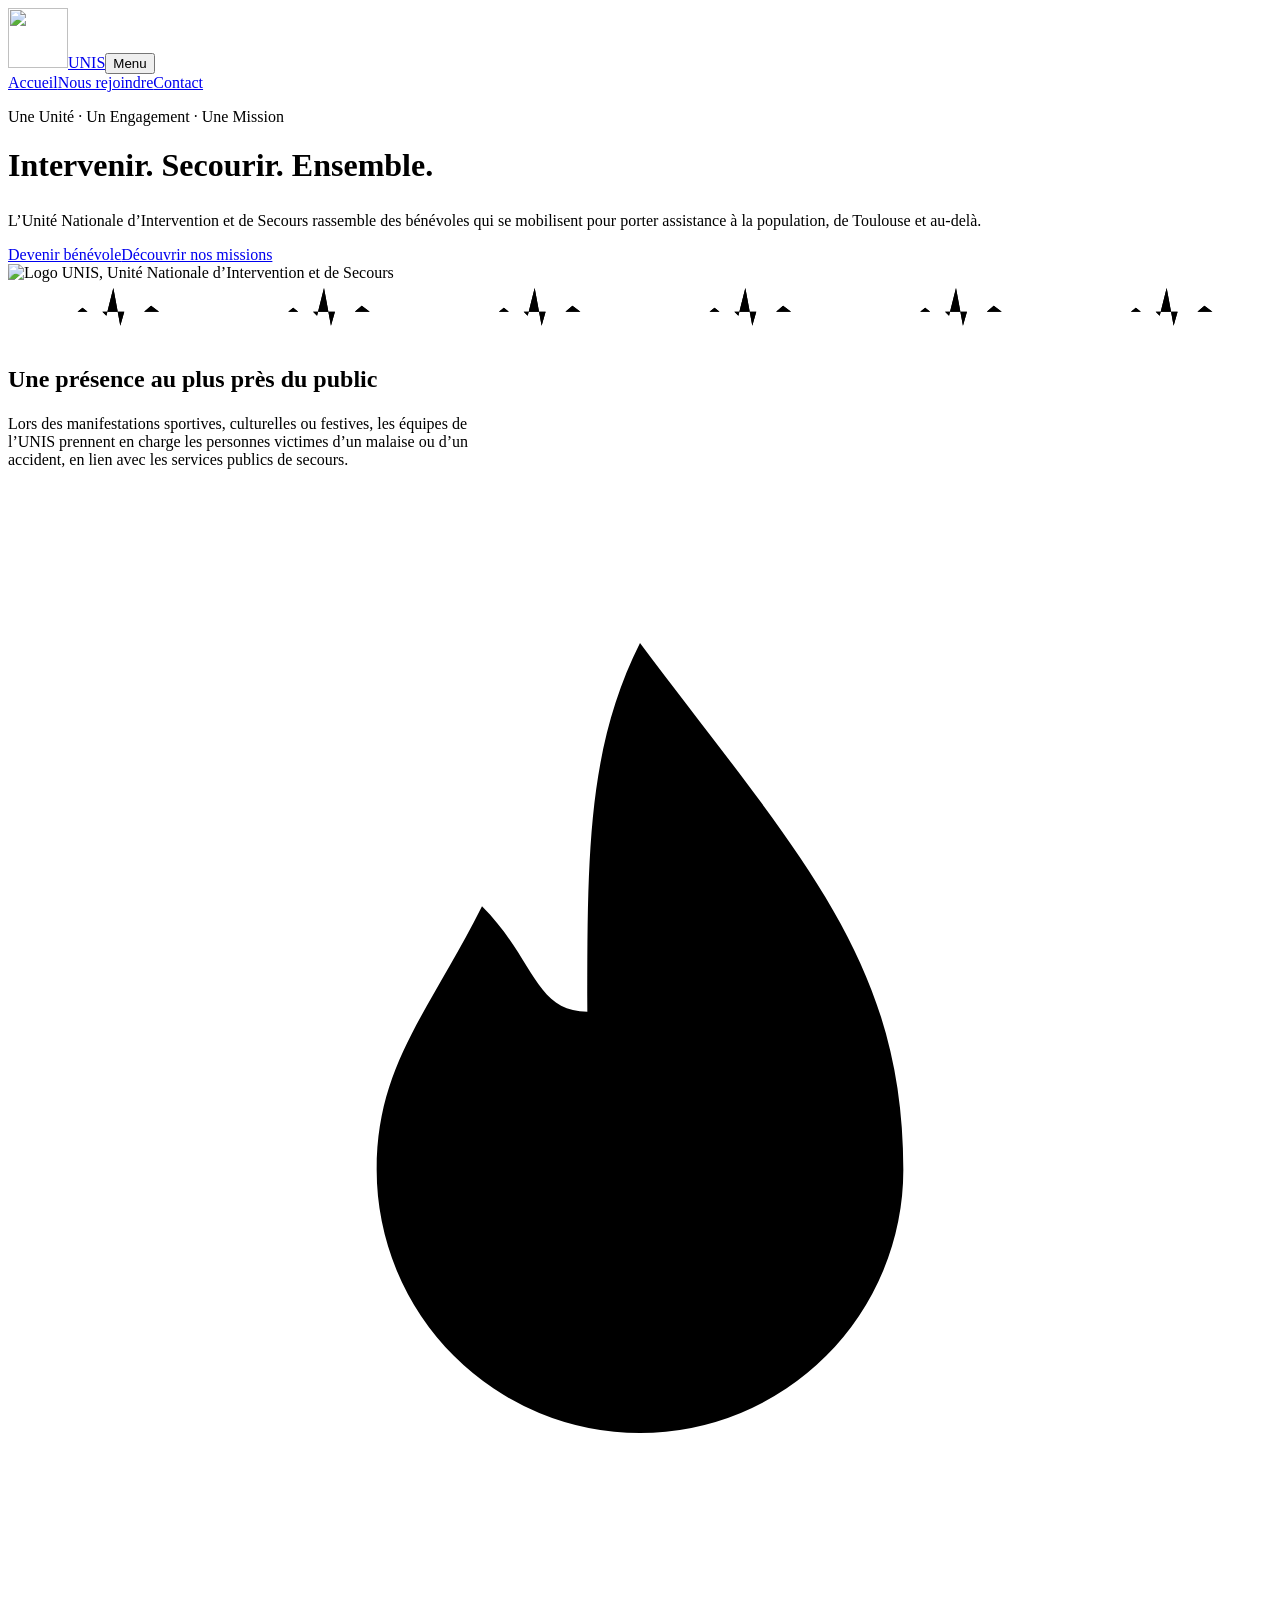
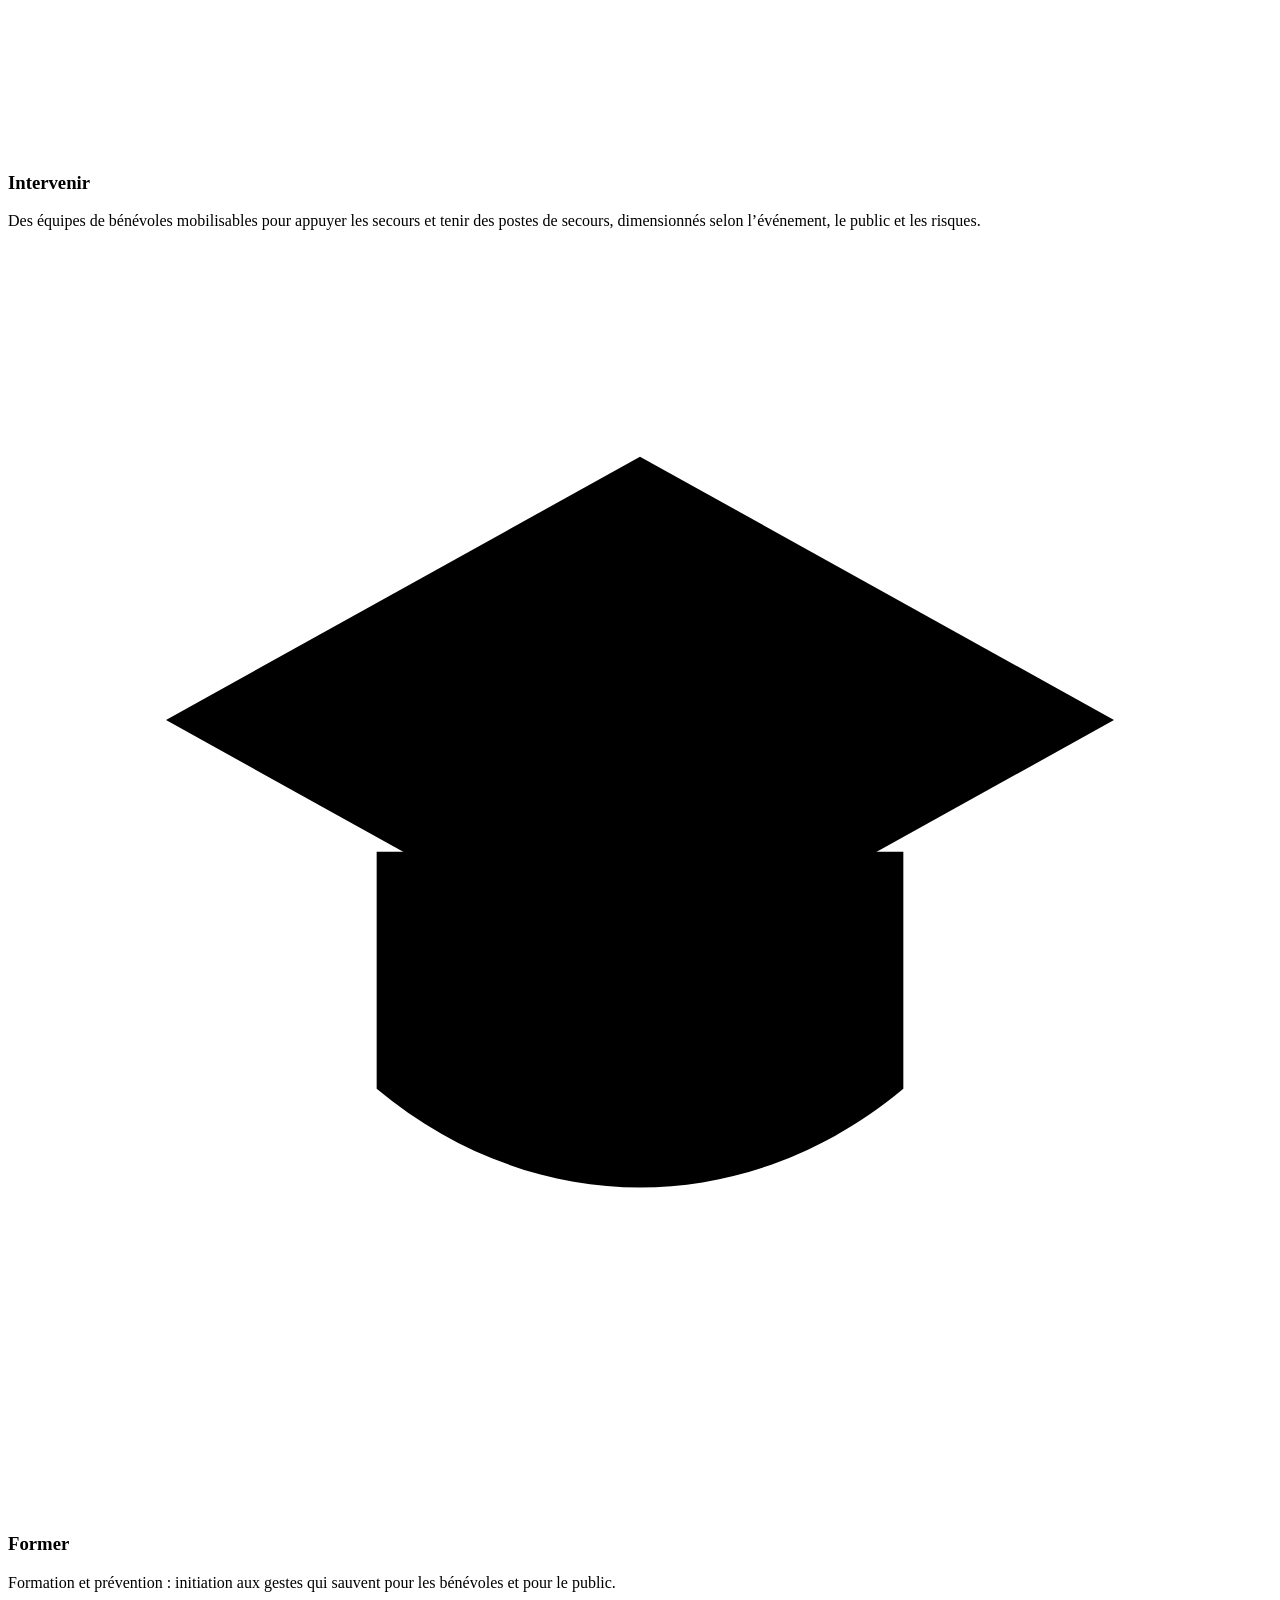
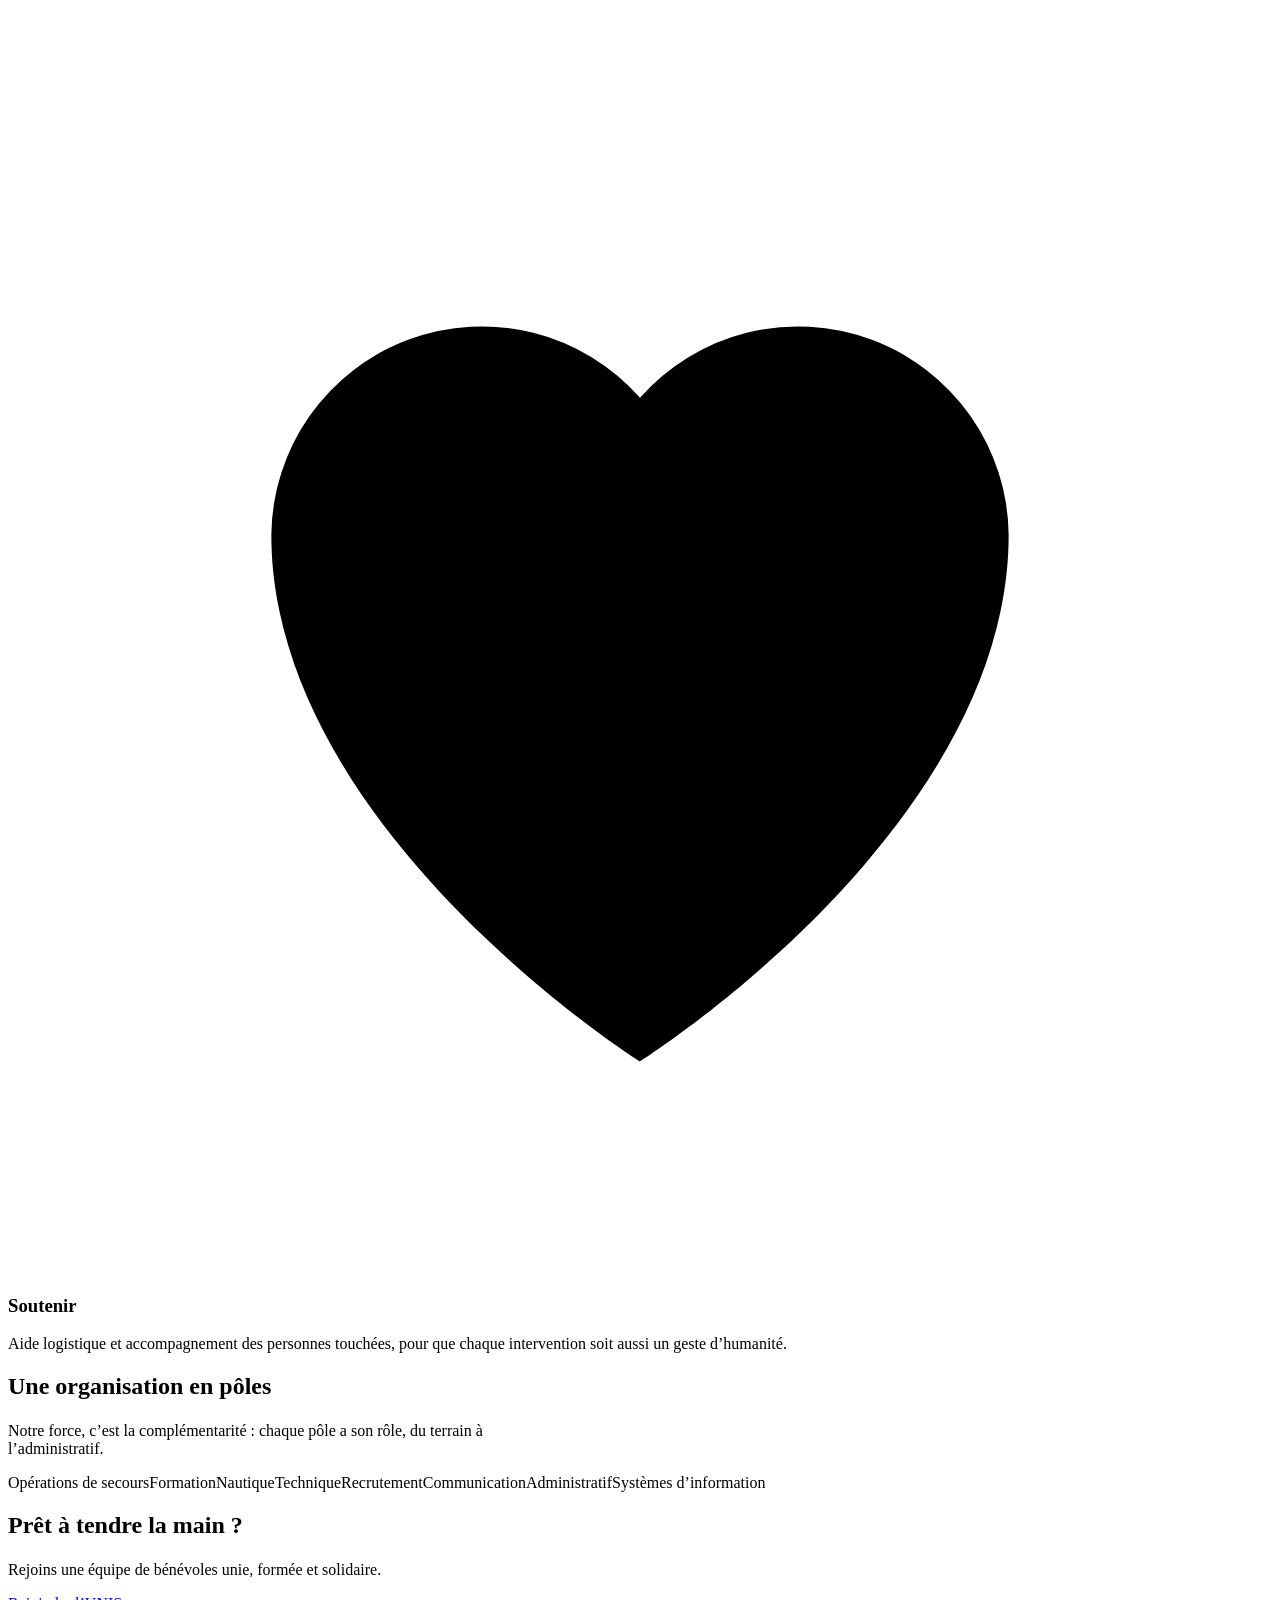
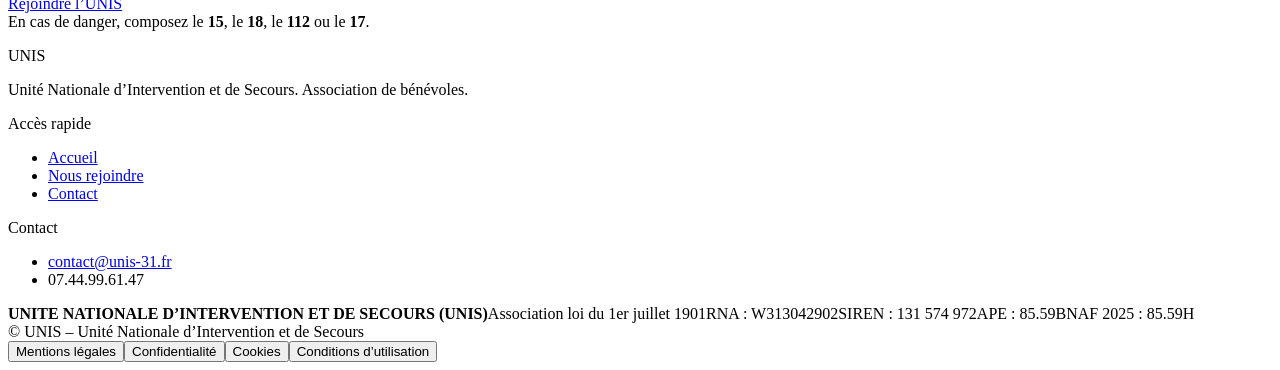
==== index.html @ af864291 "Add files via upload" ====
<!doctype html><html lang="fr"><head><meta charset="utf-8"><meta name="viewport" content="width=device-width, initial-scale=1, viewport-fit=cover"><title>UNIS – Unité Nationale d’Intervention et de Secours</title><meta name="description" content="UNIS : association de bénévoles engagés dans l’intervention et le secours. Rejoignez l’équipe."><link rel="icon" href="assets/img/logo_unis.png" type="image/png"><link rel="stylesheet" href="https://fonts.googleapis.com/css2?family=Arimo:wght@400;700&family=Bakbak+One&family=Tinos:wght@700&display=swap"><link rel="stylesheet" href="assets/css/style.css"></head><body><header id="hd"><div class="bar"><a class="brand" href="index.html" aria-label="UNIS, accueil"><img src="assets/img/logo_unis.png" alt="" width="60" height="60">UNIS</a><button class="burger" id="bg" aria-expanded="false" aria-controls="nv">Menu</button><nav id="nv" aria-label="Navigation principale"><a href="index.html" data-p="accueil" class="on">Accueil</a><a href="rejoindre.html" data-p="rejoindre">Nous rejoindre</a><a href="contact.html" data-p="contact">Contact</a></nav></div></header><main><div class="pg on"><div class="hero"><div class="wrap"><div><p class="eyebrow">Une Unité · Un Engagement · Une Mission</p><h1>Intervenir. Secourir. Ensemble.</h1><span class="bar-y"></span>
<p style="margin-top:28px">L’Unité Nationale d’Intervention et de Secours rassemble des bénévoles qui se mobilisent pour porter assistance à la population, de Toulouse et au-delà.</p>
<a class="btn" href="rejoindre.html">Devenir bénévole</a><a class="btn alt" href="#missions">Découvrir nos missions</a></div>
<div class="seal"><img src="assets/img/logo_unis.png" alt="Logo UNIS, Unité Nationale d’Intervention et de Secours" width="380" height="380"></div></div><svg class="ecg" viewBox="0 0 2544 120" preserveAspectRatio="xMidYMid slice" aria-hidden="true"><path d="M0 60h140 l10 -8 l10 8 h30 l8 8 l14 -56 l14 76 l8 -28 h40 l14 -12 l16 12 h120h140 l10 -8 l10 8 h30 l8 8 l14 -56 l14 76 l8 -28 h40 l14 -12 l16 12 h120h140 l10 -8 l10 8 h30 l8 8 l14 -56 l14 76 l8 -28 h40 l14 -12 l16 12 h120h140 l10 -8 l10 8 h30 l8 8 l14 -56 l14 76 l8 -28 h40 l14 -12 l16 12 h120h140 l10 -8 l10 8 h30 l8 8 l14 -56 l14 76 l8 -28 h40 l14 -12 l16 12 h120h140 l10 -8 l10 8 h30 l8 8 l14 -56 l14 76 l8 -28 h40 l14 -12 l16 12 h120" class="b"/><path d="M0 60h140 l10 -8 l10 8 h30 l8 8 l14 -56 l14 76 l8 -28 h40 l14 -12 l16 12 h120h140 l10 -8 l10 8 h30 l8 8 l14 -56 l14 76 l8 -28 h40 l14 -12 l16 12 h120h140 l10 -8 l10 8 h30 l8 8 l14 -56 l14 76 l8 -28 h40 l14 -12 l16 12 h120h140 l10 -8 l10 8 h30 l8 8 l14 -56 l14 76 l8 -28 h40 l14 -12 l16 12 h120h140 l10 -8 l10 8 h30 l8 8 l14 -56 l14 76 l8 -28 h40 l14 -12 l16 12 h120h140 l10 -8 l10 8 h30 l8 8 l14 -56 l14 76 l8 -28 h40 l14 -12 l16 12 h120" class="t" pathLength="1"/></svg><div class="haz" aria-hidden="true"></div></div><section id="missions"><div class="wrap">
<div class="rv"><h2>Une présence au plus près du public</h2><span class="bar-y"></span>
<p style="max-width:62ch;margin-top:22px">Lors des manifestations sportives, culturelles ou festives, les équipes de l’UNIS prennent en charge les personnes victimes d’un malaise ou d’un accident, en lien avec les services publics de secours.</p></div>
<div class="cards">
<div class="card rv"><div class="ico"><svg viewBox="0 0 24 24"><path d="M12 3c3 4 5 6 5 10a5 5 0 0 1-10 0c0-2 1-3 2-5 1 1 1 2 2 2 0-3 0-5 1-7z"/></svg></div><h3>Intervenir</h3><p>Des équipes de bénévoles mobilisables pour appuyer les secours et tenir des postes de secours, dimensionnés selon l’événement, le public et les risques.</p></div>
<div class="card rv d1"><div class="ico"><svg viewBox="0 0 24 24"><path d="M3 9l9-5 9 5-9 5z"/><path d="M7 11.5V16c3 2.5 7 2.5 10 0v-4.5"/></svg></div><h3>Former</h3><p>Formation et prévention : initiation aux gestes qui sauvent pour les bénévoles et pour le public.</p></div>
<div class="card rv d2"><div class="ico"><svg viewBox="0 0 24 24"><path d="M12 20s-7-4.4-7-10a4 4 0 0 1 7-2.6A4 4 0 0 1 19 10c0 5.6-7 10-7 10z"/></svg></div><h3>Soutenir</h3><p>Aide logistique et accompagnement des personnes touchées, pour que chaque intervention soit aussi un geste d’humanité.</p></div>
</div></div></section><section id="poles"><div class="wrap">
<div class="rv"><h2>Une organisation en pôles</h2><span class="bar-y"></span>
<p style="max-width:62ch;margin-top:22px">Notre force, c’est la complémentarité : chaque pôle a son rôle, du terrain à l’administratif.</p></div>
<div class="pol rv"><span>Opérations de secours</span><span>Formation</span><span>Nautique</span><span>Technique</span><span>Recrutement</span><span>Communication</span><span>Administratif</span><span>Systèmes d’information</span></div>
</div></section><section class="join"><div class="wrap rv"><h2>Prêt à tendre la main ?</h2><span class="bar-y"></span><p style="max-width:60ch;margin-top:22px">Rejoins une équipe de bénévoles unie, formée et solidaire.</p><a class="btn" href="rejoindre.html">Rejoindre l’UNIS</a></div></section><div class="urg">En cas de danger, composez le <b>15</b>, le <b>18</b>, le <b>112</b> ou le <b>17</b>.</div></div></main><footer><div class="wrap"><div class="fg"><div><p class="fb">UNIS</p><p>Unité Nationale d’Intervention et de Secours. Association de bénévoles.</p></div>
<div><p class="ft">Accès rapide</p><ul><li><a href="index.html">Accueil</a></li><li><a href="rejoindre.html">Nous rejoindre</a></li><li><a href="contact.html">Contact</a></li></ul></div>
<div><p class="ft">Contact</p><ul><li><a href="mailto:contact@unis-31.fr">contact@unis-31.fr</a></li><li>07.44.99.61.47</li></ul></div></div>
<div class="fl"><strong>UNITE NATIONALE D’INTERVENTION ET DE SECOURS (UNIS)</strong><span>Association loi du 1er juillet 1901</span><span>RNA : W313042902</span><span>SIREN : 131 574 972</span><span>APE : 85.59B</span><span>NAF 2025 : 85.59H</span></div>
<div class="fl b"><span>© UNIS – Unité Nationale d’Intervention et de Secours</span><div><button data-l="l1">Mentions légales</button><button data-l="l2">Confidentialité</button><button data-l="l3">Cookies</button><button data-l="l4">Conditions d’utilisation</button></div></div></div></footer><dialog id="dl"><div class="in"><button class="x" id="xc">Fermer</button>
<section id="l1" style="padding:0"><h2>Mentions légales</h2><h3>Éditeur du site</h3><p>UNITE NATIONALE D’INTERVENTION ET DE SECOURS (UNIS), association régie par la loi du 1er juillet 1901. Siège social : Bureau 3, 16 rue Saint-Antoine du T, 31000 Toulouse. RNA : W313042902 · SIREN : 131 574 972 · APE : 85.59B · NAF 2025 : 85.59H. Contact : contact@unis-31.fr · 07.44.99.61.47</p><h3>Directeur de la publication</h3><p>Unité Nationale d’Intervention et de Secours – tous droits réservés.</p><h3>Hébergement</h3><p>OVH Cloud – 2 rue Kellermann, 59100 Roubaix, France.</p><h3>Propriété intellectuelle</h3><p>Les textes, logos et images du site sont la propriété de l’association ou utilisés avec autorisation. Toute reproduction sans accord préalable est interdite.</p><h3>Responsabilité</h3><p>L’association s’efforce de fournir des informations exactes mais ne peut garantir l’absence d’erreurs. Ce site ne remplace en aucun cas les services d’urgence : en cas de danger, composez le 15, le 18, le 112 ou le 17.</p></section>
<section id="l2" style="padding:24px 0 0"><h2>Politique de confidentialité</h2><h3>Responsable du traitement</h3><p>UNIS – Bureau 3, 16 rue Saint-Antoine du T, 31000 Toulouse, contact@unis-31.fr.</p><h3>Données collectées</h3><p>Uniquement les données que vous nous transmettez : identité, coordonnées, disponibilités et compétences lors d’une candidature ; pour les adhérents, photo et numéro de membre nécessaires au badge nominatif.</p><h3>Finalités et base légale</h3><p>Gestion des adhésions et du bénévolat, fabrication des badges, organisation des activités et réponse à vos messages. Bases légales : exécution de l’adhésion, intérêt légitime de l’association et, pour la photo, votre consentement.</p><h3>Durée de conservation</h3><p>Pendant la durée de l’adhésion, puis 5 ans maximum après la fin de celle-ci, sauf obligation légale contraire.</p><h3>Destinataires</h3><p>Les membres du bureau habilités et, pour les badges, le prestataire d’impression. Vos données ne sont ni vendues ni cédées à des fins commerciales.</p><h3>Vos droits</h3><p>Accès, rectification, effacement, limitation, portabilité et opposition, en écrivant à dsi@unis-31.fr. Vous pouvez aussi saisir la CNIL (cnil.fr).</p></section>
<section id="l3" style="padding:24px 0 0"><h2>Cookies</h2><p>Ce site n’utilise aucun cookie de mesure d’audience, de publicité ou de suivi. Seules des polices de caractères sont chargées depuis Google Fonts, ce qui peut transmettre votre adresse IP à ce service. Si l’association ajoute ultérieurement des outils de statistiques ou des contenus tiers, cette page sera mise à jour et votre consentement sera demandé.</p></section>
<section id="l4" style="padding:24px 0 0"><h2>Conditions d’utilisation</h2><p>L’accès au site est libre et gratuit. En le consultant, vous acceptez les présentes conditions.</p><h3>Usage du site</h3><p>Vous vous engagez à ne pas perturber le fonctionnement du site ni à utiliser son contenu de manière abusive.</p><h3>Liens externes</h3><p>Le site peut contenir des liens vers d’autres sites dont l’association n’est pas responsable du contenu.</p><h3>Évolution et droit applicable</h3><p>L’association peut modifier ces conditions à tout moment. Elles sont soumises au droit français.</p></section>
</div></dialog><script src="assets/js/main.js"></script></body></html>
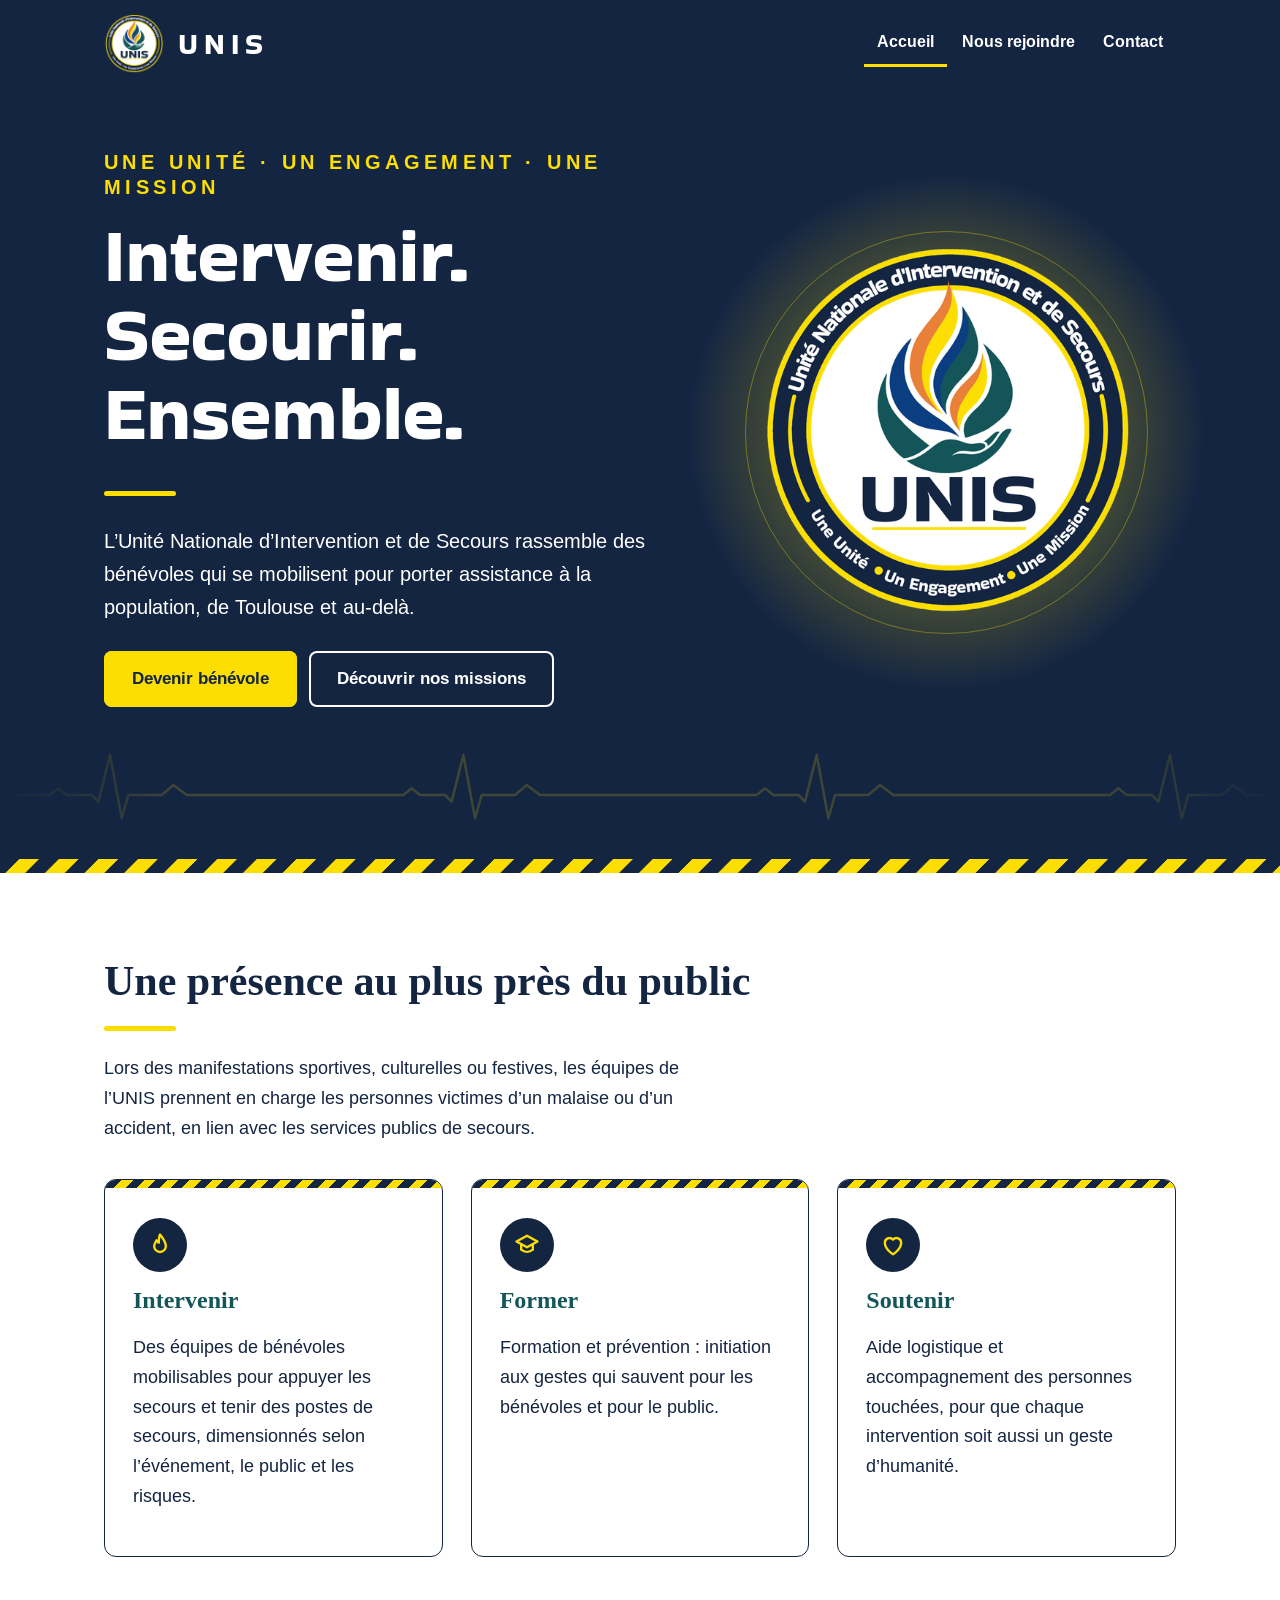
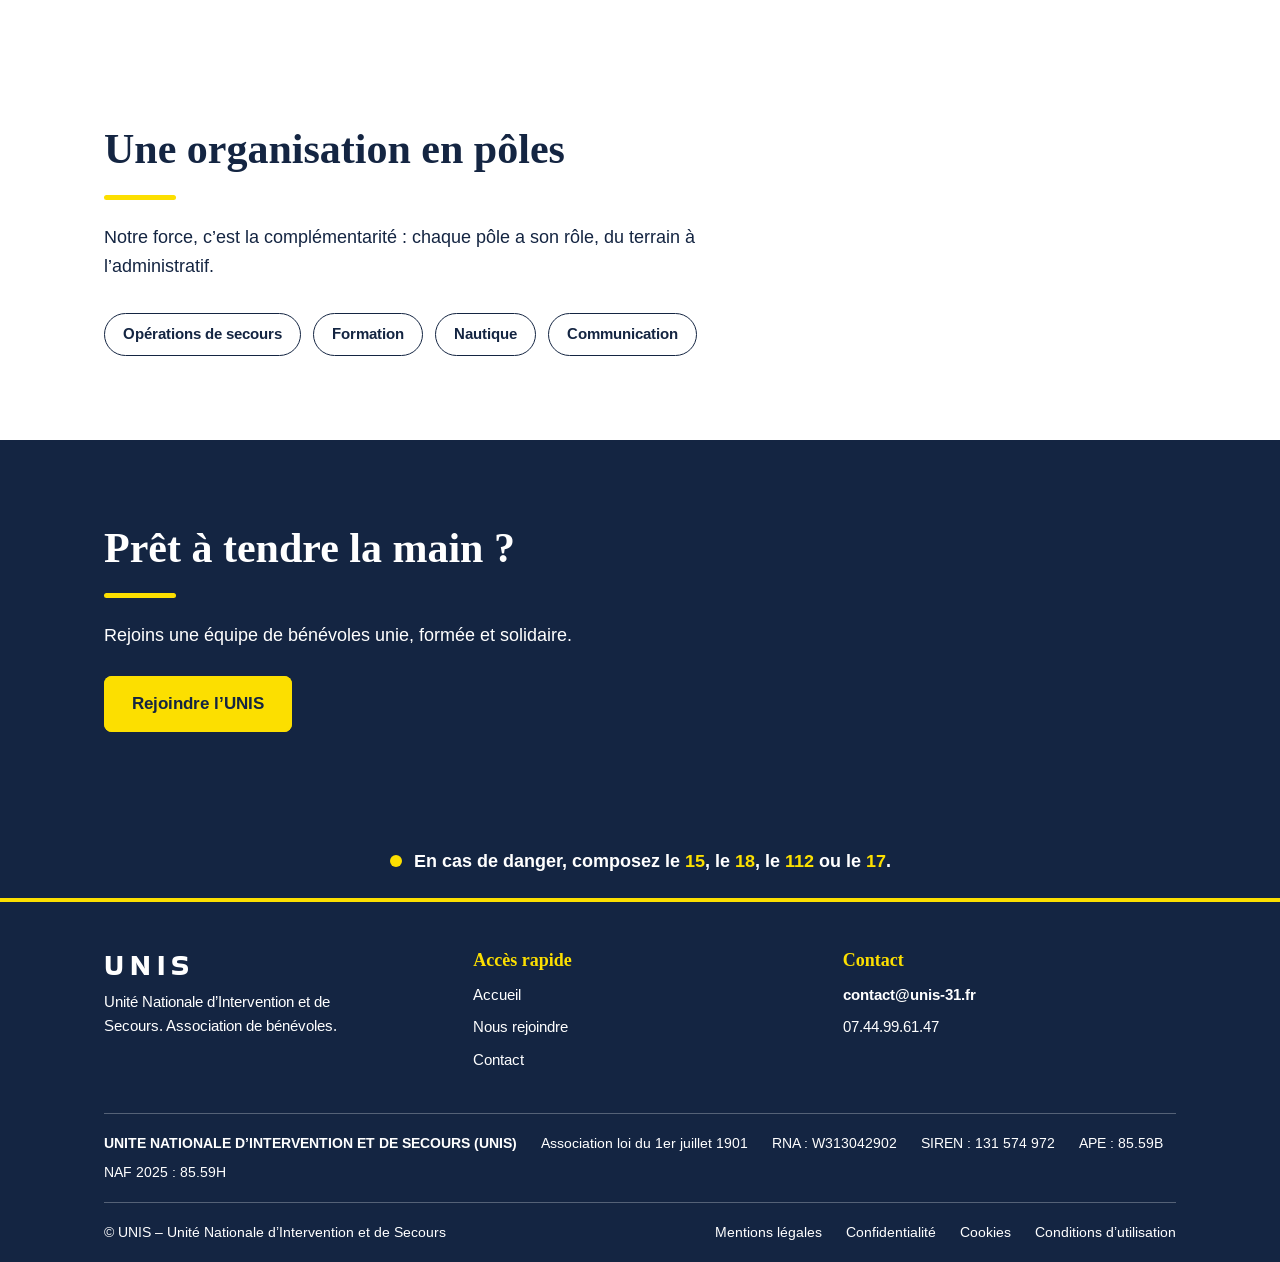
==== commit dca4c0c1: "Update index.html" ====
--- a/index.html
+++ b/index.html
@@ -11,7 +11,7 @@
 </div></div></section><section id="poles"><div class="wrap">
 <div class="rv"><h2>Une organisation en pôles</h2><span class="bar-y"></span>
 <p style="max-width:62ch;margin-top:22px">Notre force, c’est la complémentarité : chaque pôle a son rôle, du terrain à l’administratif.</p></div>
-<div class="pol rv"><span>Opérations de secours</span><span>Formation</span><span>Nautique</span><span>Technique</span><span>Recrutement</span><span>Communication</span><span>Administratif</span><span>Systèmes d’information</span></div>
+<div class="pol rv"><span>Opérations de secours</span><span>Formation</span><span>Nautique</span><span>Communication</span></div>
 </div></section><section class="join"><div class="wrap rv"><h2>Prêt à tendre la main ?</h2><span class="bar-y"></span><p style="max-width:60ch;margin-top:22px">Rejoins une équipe de bénévoles unie, formée et solidaire.</p><a class="btn" href="rejoindre.html">Rejoindre l’UNIS</a></div></section><div class="urg">En cas de danger, composez le <b>15</b>, le <b>18</b>, le <b>112</b> ou le <b>17</b>.</div></div></main><footer><div class="wrap"><div class="fg"><div><p class="fb">UNIS</p><p>Unité Nationale d’Intervention et de Secours. Association de bénévoles.</p></div>
 <div><p class="ft">Accès rapide</p><ul><li><a href="index.html">Accueil</a></li><li><a href="rejoindre.html">Nous rejoindre</a></li><li><a href="contact.html">Contact</a></li></ul></div>
 <div><p class="ft">Contact</p><ul><li><a href="mailto:contact@unis-31.fr">contact@unis-31.fr</a></li><li>07.44.99.61.47</li></ul></div></div>
@@ -21,4 +21,4 @@
 <section id="l2" style="padding:24px 0 0"><h2>Politique de confidentialité</h2><h3>Responsable du traitement</h3><p>UNIS – Bureau 3, 16 rue Saint-Antoine du T, 31000 Toulouse, contact@unis-31.fr.</p><h3>Données collectées</h3><p>Uniquement les données que vous nous transmettez : identité, coordonnées, disponibilités et compétences lors d’une candidature ; pour les adhérents, photo et numéro de membre nécessaires au badge nominatif.</p><h3>Finalités et base légale</h3><p>Gestion des adhésions et du bénévolat, fabrication des badges, organisation des activités et réponse à vos messages. Bases légales : exécution de l’adhésion, intérêt légitime de l’association et, pour la photo, votre consentement.</p><h3>Durée de conservation</h3><p>Pendant la durée de l’adhésion, puis 5 ans maximum après la fin de celle-ci, sauf obligation légale contraire.</p><h3>Destinataires</h3><p>Les membres du bureau habilités et, pour les badges, le prestataire d’impression. Vos données ne sont ni vendues ni cédées à des fins commerciales.</p><h3>Vos droits</h3><p>Accès, rectification, effacement, limitation, portabilité et opposition, en écrivant à dsi@unis-31.fr. Vous pouvez aussi saisir la CNIL (cnil.fr).</p></section>
 <section id="l3" style="padding:24px 0 0"><h2>Cookies</h2><p>Ce site n’utilise aucun cookie de mesure d’audience, de publicité ou de suivi. Seules des polices de caractères sont chargées depuis Google Fonts, ce qui peut transmettre votre adresse IP à ce service. Si l’association ajoute ultérieurement des outils de statistiques ou des contenus tiers, cette page sera mise à jour et votre consentement sera demandé.</p></section>
 <section id="l4" style="padding:24px 0 0"><h2>Conditions d’utilisation</h2><p>L’accès au site est libre et gratuit. En le consultant, vous acceptez les présentes conditions.</p><h3>Usage du site</h3><p>Vous vous engagez à ne pas perturber le fonctionnement du site ni à utiliser son contenu de manière abusive.</p><h3>Liens externes</h3><p>Le site peut contenir des liens vers d’autres sites dont l’association n’est pas responsable du contenu.</p><h3>Évolution et droit applicable</h3><p>L’association peut modifier ces conditions à tout moment. Elles sont soumises au droit français.</p></section>
-</div></dialog><script src="assets/js/main.js"></script></body></html>+</div></dialog><script src="assets/js/main.js"></script></body></html>
--- a/assets/css/style.css
+++ b/assets/css/style.css
@@ -0,0 +1,127 @@
+
+:root{--navy:#142542;--y:#FCDF00;--g:#135559;--w:#fff;--ft:'Bakbak One','Arial Black',sans-serif;--fs:'Tinos','Times New Roman',serif;--fx:'Arimo',Arial,sans-serif;color-scheme:light;box-sizing:border-box;padding-top:env(safe-area-inset-top,0px);padding-bottom:env(safe-area-inset-bottom,0px)}
+html{scroll-behavior:smooth;scroll-padding-top:84px;height:auto}
+*{box-sizing:border-box}
+body{margin:0;background:var(--w);color:var(--navy);font:400 18px/1.65 var(--fx);overflow-x:hidden}
+h1,h2,h3{margin:0 0 .5em}
+h1{font:400 clamp(38px,6.4vw,76px)/1.04 var(--ft);color:var(--w)}
+h2{font:700 clamp(28px,4vw,42px)/1.15 var(--fs)}
+h3{font:700 24px/1.2 var(--fs);color:var(--g)}
+.bar-y{display:block;width:72px;height:5px;border-radius:3px;background:var(--y);margin:14px 0 0;transition:width .8s .3s}
+.rv.in .bar-y,.hero .bar-y{width:72px}.rv:not(.in) .bar-y{width:0}
+a{color:var(--g);text-underline-offset:3px}
+:focus-visible{outline:3px solid var(--y);outline-offset:3px}
+.wrap{max-width:1120px;margin:0 auto;padding:0 24px}
+/* header */
+header{position:fixed;inset:0 0 auto;z-index:50;background:rgba(20,37,66,.0);border-bottom:4px solid transparent;padding-top:env(safe-area-inset-top,0px);transition:background .3s,border-color .3s,box-shadow .3s}
+header.s{background:var(--navy);border-color:var(--y);box-shadow:0 6px 24px rgba(20,37,66,.25)}
+.bar{display:flex;align-items:center;gap:20px;padding:14px 24px;max-width:1120px;margin:0 auto}
+.brand{font:400 30px/1 var(--ft);letter-spacing:.2em;color:var(--w);text-decoration:none}
+nav{margin-left:auto;display:flex;gap:2px}
+nav a{color:var(--w);text-decoration:none;font-weight:700;font-size:16px;padding:8px 13px;border-bottom:3px solid transparent;transition:border-color .2s}
+nav a:hover,nav a.on{border-color:var(--y)}
+.burger{display:none;margin-left:auto;background:none;border:2px solid var(--w);color:var(--w);border-radius:8px;padding:8px 12px;font:700 15px var(--fx);cursor:pointer}
+/* buttons */
+.btn{display:inline-block;font-weight:700;font-size:17px;background:var(--y);color:var(--navy);text-decoration:none;padding:14px 28px;margin:8px 12px 8px 0;border-radius:8px;box-shadow:inset 0 0 0 2px var(--y);transition:transform .2s,background .2s,color .2s}
+.btn:hover{transform:translateY(-3px);background:var(--navy);color:var(--y);box-shadow:inset 0 0 0 2px var(--y)}
+.btn.alt{background:none;color:var(--w);box-shadow:inset 0 0 0 2px var(--w)}
+.btn.alt:hover{background:var(--w);color:var(--navy)}
+.btn.dk{background:var(--navy);color:var(--y);box-shadow:none}.btn.dk:hover{background:var(--g);color:var(--w)}
+/* hero */
+.hero{position:relative;background:var(--navy);color:var(--w);padding:150px 0 170px;overflow:hidden}
+.hero .wrap{position:relative;display:grid;grid-template-columns:1.25fr 1fr;gap:40px;align-items:center}
+.hero p{font-size:20px;max-width:52ch}
+.eyebrow{font:700 14px var(--fx);letter-spacing:.22em;text-transform:uppercase;color:var(--y);margin:0 0 16px}
+.seal{position:relative;justify-self:center;width:min(380px,80vw);aspect-ratio:1;animation:fl 6s ease-in-out infinite}
+.seal img{width:100%;height:100%;display:block;position:relative;border-radius:50%}
+@keyframes fl{50%{transform:translateY(-16px)}}
+/* sections */
+section{padding:84px 0}
+.cards{display:grid;grid-template-columns:repeat(auto-fit,minmax(270px,1fr));gap:28px;margin-top:36px}
+.card{border:1px solid var(--navy);border-radius:12px;padding:28px;background:var(--w);transition:transform .25s,box-shadow .25s;transform-style:preserve-3d}
+.card:hover{box-shadow:0 18px 36px rgba(20,37,66,.18)}
+.ico{width:54px;height:54px;border-radius:50%;background:var(--navy);display:grid;place-items:center;margin-bottom:14px}
+.ico svg{width:28px;height:28px;stroke:var(--y);fill:none;stroke-width:2;stroke-linecap:round;stroke-linejoin:round}
+/* tabs */
+.tabs{display:grid;grid-template-columns:minmax(240px,1fr) 1.6fr;gap:32px;margin-top:36px}
+.tl{display:flex;flex-direction:column;gap:8px}
+.tl button{text-align:left;font:700 16px var(--fx);color:var(--navy);background:var(--w);border:1px solid var(--navy);border-left:6px solid var(--navy);border-radius:8px;padding:14px 16px;cursor:pointer;transition:all .2s}
+.tl button:hover{transform:translateX(6px)}
+.tl button[aria-selected=true]{background:var(--navy);color:var(--w);border-left-color:var(--y)}
+.panel{background:var(--g);color:var(--w);border-radius:12px;padding:36px;min-height:260px;animation:pi .4s}
+.panel h3{color:var(--y);font-size:28px}
+@keyframes pi{from{opacity:0;transform:translateY(14px)}}
+/* join */
+.join{background:var(--navy);color:var(--w);position:relative}
+.join h2{color:var(--w)}
+.steps{display:grid;grid-template-columns:repeat(auto-fit,minmax(220px,1fr));gap:28px;margin-top:44px;counter-reset:s;position:relative}
+.step{counter-increment:s;border-top:3px solid var(--y);padding-top:18px}
+.step::before{content:counter(s);display:grid;place-items:center;width:46px;height:46px;border-radius:50%;background:var(--y);color:var(--navy);font:400 24px var(--ft);margin:-42px 0 14px}
+.step h3{color:var(--y)}
+.note{margin-top:40px;border-left:6px solid var(--y);background:rgba(255,255,255,.08);border-radius:8px;padding:16px 20px;font-size:16px}
+.pol{display:flex;flex-wrap:wrap;gap:12px;margin-top:32px}
+.pol span{border:1px solid var(--navy);border-radius:999px;padding:8px 18px;font-weight:700;font-size:15px;transition:all .2s}
+.pol span:hover{background:var(--navy);color:var(--y);transform:translateY(-3px)}
+/* contact */
+.ct{display:grid;grid-template-columns:1fr 1fr;gap:32px;margin-top:32px}
+.ct>div{border:1px solid var(--navy);border-left:6px solid var(--g);border-radius:12px;padding:28px}
+.urg{background:var(--navy);color:var(--w);text-align:center;padding:22px 24px;font-weight:700}
+.urg b{color:var(--y)}
+/* footer */
+footer{background:var(--navy);color:var(--w);border-top:4px solid var(--y);font-size:15px}
+.fg{display:grid;grid-template-columns:repeat(auto-fit,minmax(200px,1fr));gap:36px;padding:48px 0 32px}
+.fb{font:400 30px/1 var(--ft);letter-spacing:.2em;margin:0 0 10px}
+.ft{font:700 18px var(--fs);color:var(--y);margin:0 0 12px}
+footer p{margin:0;max-width:34ch}footer ul{list-style:none;margin:0;padding:0}footer li{margin-bottom:8px}
+footer a,footer button{color:var(--w);background:none;border:0;padding:0;font:inherit;text-decoration:none;cursor:pointer}
+footer a:hover,footer button:hover{text-decoration:underline;text-underline-offset:4px}
+footer a[href^=mailto]{font-weight:700}
+.fl{border-top:1px solid rgba(255,255,255,.28);padding:18px 0;font-size:14px;display:flex;flex-wrap:wrap;gap:6px 24px}
+.fl.b{justify-content:space-between;gap:10px 32px}.fl.b div{display:flex;flex-wrap:wrap;gap:8px 24px}
+dialog{border:0;border-radius:12px;max-width:720px;width:92vw;max-height:84vh;padding:0;color:var(--navy)}
+dialog::backdrop{background:rgba(20,37,66,.7)}
+dialog .in{padding:28px 32px 36px;overflow:auto;max-height:84vh;font-size:16px;line-height:1.55}
+dialog h2{font-size:28px}dialog h3{font-size:19px;margin:1em 0 .3em}
+.x{float:right;background:var(--navy);color:var(--y);border:0;border-radius:8px;padding:8px 14px;font:700 15px var(--fx);cursor:pointer}
+.rv{opacity:0;transform:translateY(34px);transition:opacity .8s,transform .8s}.rv.in{opacity:1;transform:none}
+.rv.d1{transition-delay:.12s}.rv.d2{transition-delay:.24s}
+@media(max-width:860px){.hero .wrap,.tabs,.ct{grid-template-columns:1fr}.seal{order:-1;width:240px}.hero{padding-top:120px}
+nav{display:none;position:absolute;top:100%;left:0;right:0;background:var(--navy);flex-direction:column;padding:10px 24px 20px;border-bottom:4px solid var(--y)}nav.o{display:flex}.burger{display:block}.scroll{display:none}
+.tl{flex-direction:row;overflow-x:auto}.tl button{white-space:nowrap}}
+@media(prefers-reduced-motion:reduce){*{animation:none!important;transition:none!important}.rv{opacity:1;transform:none}html{scroll-behavior:auto}}
+
+.hero{padding:150px 0 30px}
+.seal{animation:fl 9s ease-in-out infinite}@keyframes fl{50%{transform:translateY(-8px)}}
+.seal::before{content:"";position:absolute;inset:-18%;border-radius:50%;background:radial-gradient(circle closest-side,rgba(252,223,0,.26) 55%,rgba(252,223,0,0) 100%);animation:br 7s ease-in-out infinite}
+.seal::after{content:"";position:absolute;inset:-3%;border-radius:50%;border:1px solid rgba(252,223,0,.35);animation:pu 7s ease-out infinite}
+@keyframes br{0%,100%{opacity:.35;transform:scale(.97)}50%{opacity:.8;transform:scale(1.03)}}
+@keyframes pu{from{transform:scale(1);opacity:.5}to{transform:scale(1.22);opacity:0}}
+.brand{display:flex;align-items:center;gap:14px}.brand img{width:60px;height:60px;display:block}
+@media(max-width:480px){.brand{font-size:26px;gap:10px}.brand img{width:52px;height:52px}}
+.ecg{pointer-events:none}
+.ecg path{fill:none;stroke:#FCDF00;stroke-width:3;stroke-linejoin:round}.ecg .b{opacity:.18}
+.ecg .t{stroke-dasharray:.16 .84;filter:drop-shadow(0 0 6px #FCDF00);animation:tr 3.4s linear infinite}
+@keyframes tr{from{stroke-dashoffset:.16}to{stroke-dashoffset:-.84}}
+.haz{position:absolute;left:0;right:0;bottom:0;height:14px;background:repeating-linear-gradient(-45deg,#FCDF00 0 14px,#142542 14px 28px);background-size:39.6px 39.6px;animation:hz 1.2s linear infinite}
+@keyframes hz{to{background-position:39.6px 0}}
+.card{position:relative;overflow:hidden;padding-top:38px}
+.card::before{content:"";position:absolute;inset:0 0 auto;height:8px;background:repeating-linear-gradient(-45deg,#FCDF00 0 8px,#142542 8px 16px)}
+.ico{animation:hb 1.8s infinite}
+@keyframes hb{0%,40%,100%{transform:scale(1)}14%{transform:scale(1.14)}28%{transform:scale(1)}}
+.urg b{display:inline-block;animation:hb 1.8s infinite}
+.urg::before{content:"";display:inline-block;width:12px;height:12px;border-radius:50%;background:var(--y);margin-right:12px;animation:bl 1s steps(2) infinite}
+@keyframes bl{50%{opacity:.15}}
+.ph{position:relative;background:var(--navy);color:var(--w);padding:140px 0 30px;overflow:hidden}
+.ph .wrap{position:relative}.ph p{font-size:20px;max-width:56ch}
+.ct{grid-template-columns:repeat(auto-fit,minmax(260px,1fr))}
+.brand{letter-spacing:.2em;transition:letter-spacing .45s,color .3s}.brand img{transition:transform .7s cubic-bezier(.34,1.56,.64,1),filter .3s}
+.brand:hover,.brand:focus-visible{letter-spacing:.27em;color:var(--y)}
+.brand:hover img,.brand:focus-visible img{transform:rotate(360deg) scale(1.1);filter:drop-shadow(0 0 10px rgba(252,223,0,.75))}
+.hero{padding-bottom:0}.ph{padding-bottom:0}
+.hero>.ecg,.ph>.ecg{position:relative;display:block;bottom:auto;left:auto;width:100%;height:100px;margin:30px 0 28px;-webkit-mask-image:linear-gradient(90deg,transparent,#000 14%,#000 86%,transparent);mask-image:linear-gradient(90deg,transparent,#000 14%,#000 86%,transparent)}
+.ecg .t{stroke-dasharray:.12 .88;animation:tr2 5s linear infinite}
+@keyframes tr2{from{stroke-dashoffset:.12}to{stroke-dashoffset:-.88}}
+.brand{transition:color .3s,letter-spacing .35s}.brand img{transition:transform .35s cubic-bezier(.3,1.4,.5,1),filter .35s}
+.brand:hover,.brand:focus-visible{color:var(--y);letter-spacing:.27em}
+.brand:hover img,.brand:focus-visible img{transform:scale(1.12);filter:drop-shadow(0 0 10px rgba(252,223,0,.7))}
+.pg{display:none}.pg.on{display:block;animation:pi .5s}
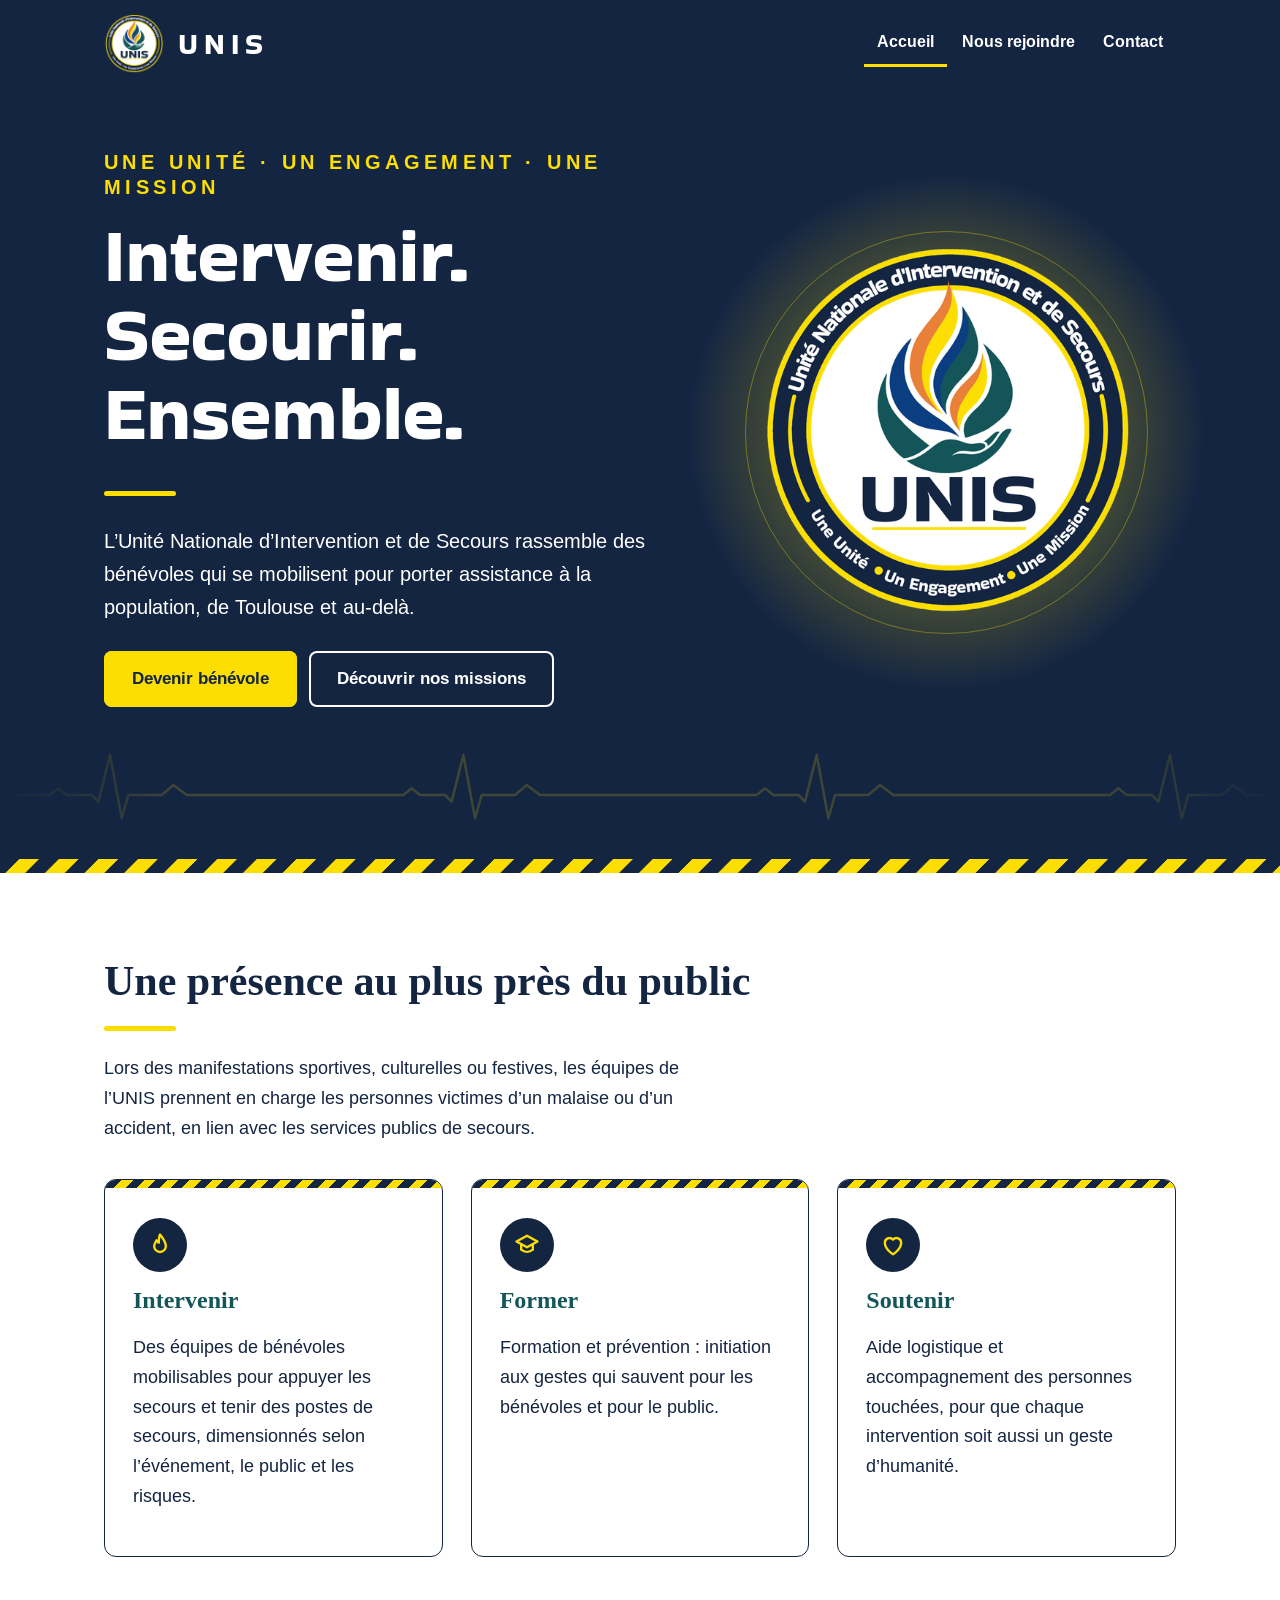
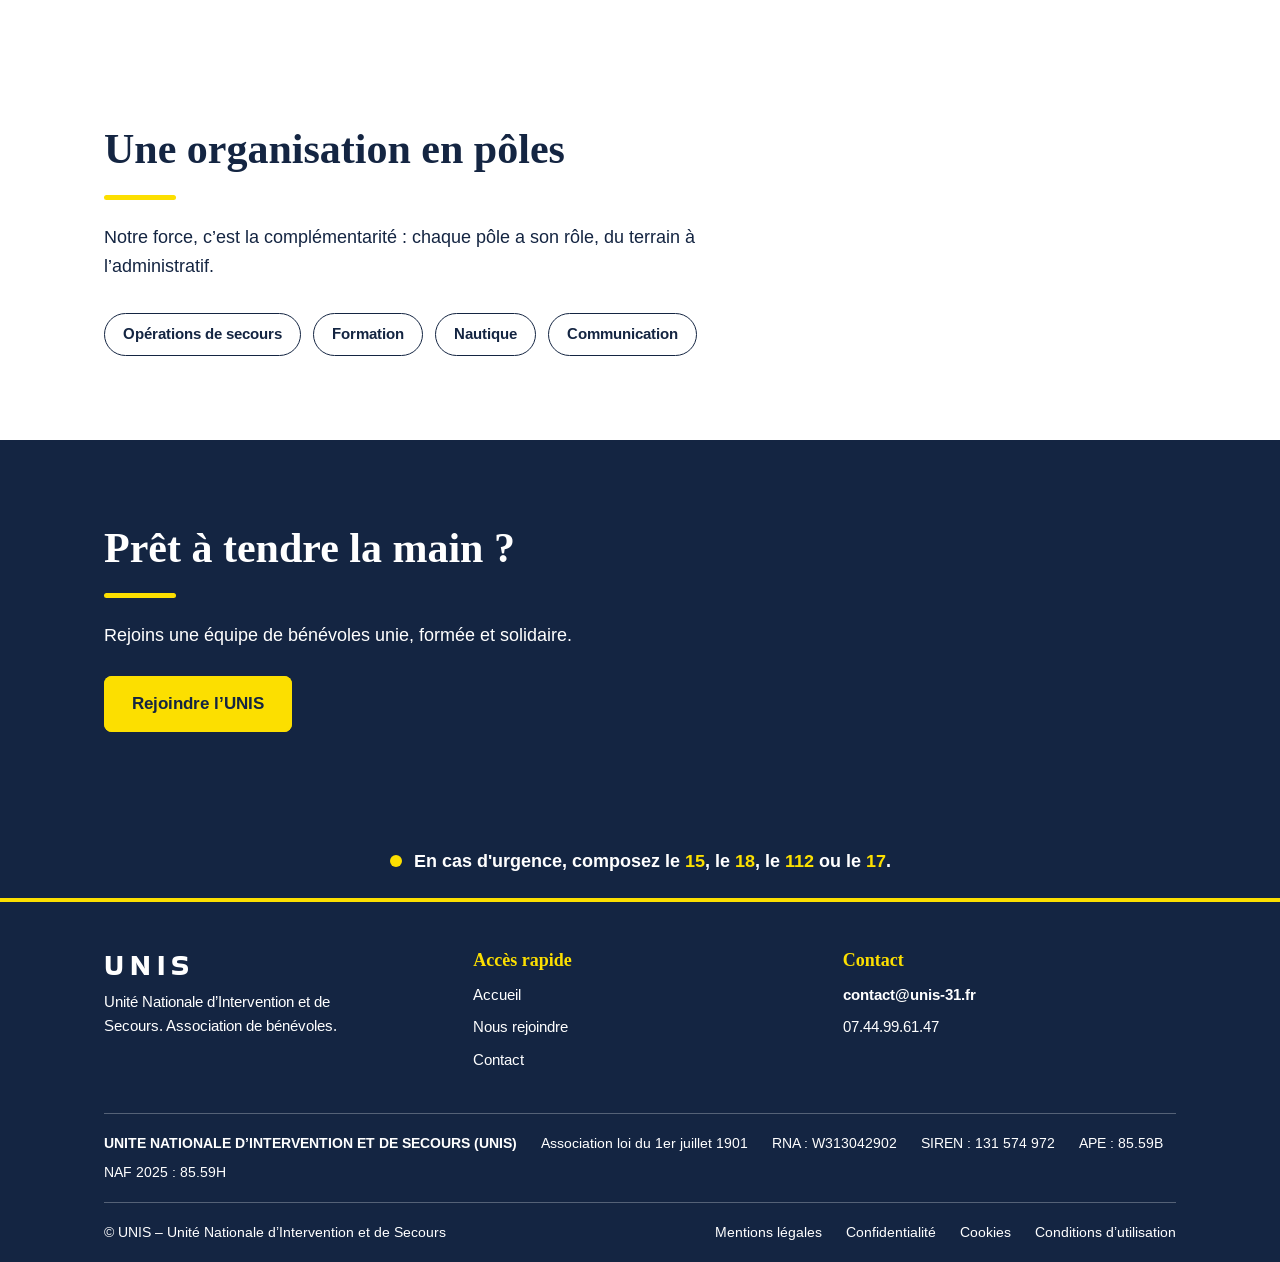
==== commit 964929b1: "Add files via upload" ====
--- a/index.html
+++ b/index.html
@@ -12,12 +12,12 @@
 <div class="rv"><h2>Une organisation en pôles</h2><span class="bar-y"></span>
 <p style="max-width:62ch;margin-top:22px">Notre force, c’est la complémentarité : chaque pôle a son rôle, du terrain à l’administratif.</p></div>
 <div class="pol rv"><span>Opérations de secours</span><span>Formation</span><span>Nautique</span><span>Communication</span></div>
-</div></section><section class="join"><div class="wrap rv"><h2>Prêt à tendre la main ?</h2><span class="bar-y"></span><p style="max-width:60ch;margin-top:22px">Rejoins une équipe de bénévoles unie, formée et solidaire.</p><a class="btn" href="rejoindre.html">Rejoindre l’UNIS</a></div></section><div class="urg">En cas de danger, composez le <b>15</b>, le <b>18</b>, le <b>112</b> ou le <b>17</b>.</div></div></main><footer><div class="wrap"><div class="fg"><div><p class="fb">UNIS</p><p>Unité Nationale d’Intervention et de Secours. Association de bénévoles.</p></div>
+</div></section><section class="join"><div class="wrap rv"><h2>Prêt à tendre la main ?</h2><span class="bar-y"></span><p style="max-width:60ch;margin-top:22px">Rejoins une équipe de bénévoles unie, formée et solidaire.</p><a class="btn" href="rejoindre.html">Rejoindre l’UNIS</a></div></section><div class="urg">En cas d'urgence, composez le <b>15</b>, le <b>18</b>, le <b>112</b> ou le <b>17</b>.</div></div></main><footer><div class="wrap"><div class="fg"><div><p class="fb">UNIS</p><p>Unité Nationale d’Intervention et de Secours. Association de bénévoles.</p></div>
 <div><p class="ft">Accès rapide</p><ul><li><a href="index.html">Accueil</a></li><li><a href="rejoindre.html">Nous rejoindre</a></li><li><a href="contact.html">Contact</a></li></ul></div>
 <div><p class="ft">Contact</p><ul><li><a href="mailto:contact@unis-31.fr">contact@unis-31.fr</a></li><li>07.44.99.61.47</li></ul></div></div>
 <div class="fl"><strong>UNITE NATIONALE D’INTERVENTION ET DE SECOURS (UNIS)</strong><span>Association loi du 1er juillet 1901</span><span>RNA : W313042902</span><span>SIREN : 131 574 972</span><span>APE : 85.59B</span><span>NAF 2025 : 85.59H</span></div>
 <div class="fl b"><span>© UNIS – Unité Nationale d’Intervention et de Secours</span><div><button data-l="l1">Mentions légales</button><button data-l="l2">Confidentialité</button><button data-l="l3">Cookies</button><button data-l="l4">Conditions d’utilisation</button></div></div></div></footer><dialog id="dl"><div class="in"><button class="x" id="xc">Fermer</button>
-<section id="l1" style="padding:0"><h2>Mentions légales</h2><h3>Éditeur du site</h3><p>UNITE NATIONALE D’INTERVENTION ET DE SECOURS (UNIS), association régie par la loi du 1er juillet 1901. Siège social : Bureau 3, 16 rue Saint-Antoine du T, 31000 Toulouse. RNA : W313042902 · SIREN : 131 574 972 · APE : 85.59B · NAF 2025 : 85.59H. Contact : contact@unis-31.fr · 07.44.99.61.47</p><h3>Directeur de la publication</h3><p>Unité Nationale d’Intervention et de Secours – tous droits réservés.</p><h3>Hébergement</h3><p>OVH Cloud – 2 rue Kellermann, 59100 Roubaix, France.</p><h3>Propriété intellectuelle</h3><p>Les textes, logos et images du site sont la propriété de l’association ou utilisés avec autorisation. Toute reproduction sans accord préalable est interdite.</p><h3>Responsabilité</h3><p>L’association s’efforce de fournir des informations exactes mais ne peut garantir l’absence d’erreurs. Ce site ne remplace en aucun cas les services d’urgence : en cas de danger, composez le 15, le 18, le 112 ou le 17.</p></section>
+<section id="l1" style="padding:0"><h2>Mentions légales</h2><h3>Éditeur du site</h3><p>UNITE NATIONALE D’INTERVENTION ET DE SECOURS (UNIS), association régie par la loi du 1er juillet 1901. Siège social : Bureau 3, 16 rue Saint-Antoine du T, 31000 Toulouse. RNA : W313042902 · SIREN : 131 574 972 · APE : 85.59B · NAF 2025 : 85.59H. Contact : contact@unis-31.fr · 07.44.99.61.47</p><h3>Directeur de la publication</h3><p>Unité Nationale d’Intervention et de Secours – tous droits réservés.</p><h3>Hébergement</h3><p>OVH Cloud – 2 rue Kellermann, 59100 Roubaix, France.</p><h3>Propriété intellectuelle</h3><p>Les textes, logos et images du site sont la propriété de l’association ou utilisés avec autorisation. Toute reproduction sans accord préalable est interdite.</p><h3>Responsabilité</h3><p>L’association s’efforce de fournir des informations exactes mais ne peut garantir l’absence d’erreurs. Ce site ne remplace en aucun cas les services d’urgence : en cas d'urgence, composez le 15, le 18, le 112 ou le 17.</p></section>
 <section id="l2" style="padding:24px 0 0"><h2>Politique de confidentialité</h2><h3>Responsable du traitement</h3><p>UNIS – Bureau 3, 16 rue Saint-Antoine du T, 31000 Toulouse, contact@unis-31.fr.</p><h3>Données collectées</h3><p>Uniquement les données que vous nous transmettez : identité, coordonnées, disponibilités et compétences lors d’une candidature ; pour les adhérents, photo et numéro de membre nécessaires au badge nominatif.</p><h3>Finalités et base légale</h3><p>Gestion des adhésions et du bénévolat, fabrication des badges, organisation des activités et réponse à vos messages. Bases légales : exécution de l’adhésion, intérêt légitime de l’association et, pour la photo, votre consentement.</p><h3>Durée de conservation</h3><p>Pendant la durée de l’adhésion, puis 5 ans maximum après la fin de celle-ci, sauf obligation légale contraire.</p><h3>Destinataires</h3><p>Les membres du bureau habilités et, pour les badges, le prestataire d’impression. Vos données ne sont ni vendues ni cédées à des fins commerciales.</p><h3>Vos droits</h3><p>Accès, rectification, effacement, limitation, portabilité et opposition, en écrivant à dsi@unis-31.fr. Vous pouvez aussi saisir la CNIL (cnil.fr).</p></section>
 <section id="l3" style="padding:24px 0 0"><h2>Cookies</h2><p>Ce site n’utilise aucun cookie de mesure d’audience, de publicité ou de suivi. Seules des polices de caractères sont chargées depuis Google Fonts, ce qui peut transmettre votre adresse IP à ce service. Si l’association ajoute ultérieurement des outils de statistiques ou des contenus tiers, cette page sera mise à jour et votre consentement sera demandé.</p></section>
 <section id="l4" style="padding:24px 0 0"><h2>Conditions d’utilisation</h2><p>L’accès au site est libre et gratuit. En le consultant, vous acceptez les présentes conditions.</p><h3>Usage du site</h3><p>Vous vous engagez à ne pas perturber le fonctionnement du site ni à utiliser son contenu de manière abusive.</p><h3>Liens externes</h3><p>Le site peut contenir des liens vers d’autres sites dont l’association n’est pas responsable du contenu.</p><h3>Évolution et droit applicable</h3><p>L’association peut modifier ces conditions à tout moment. Elles sont soumises au droit français.</p></section>
